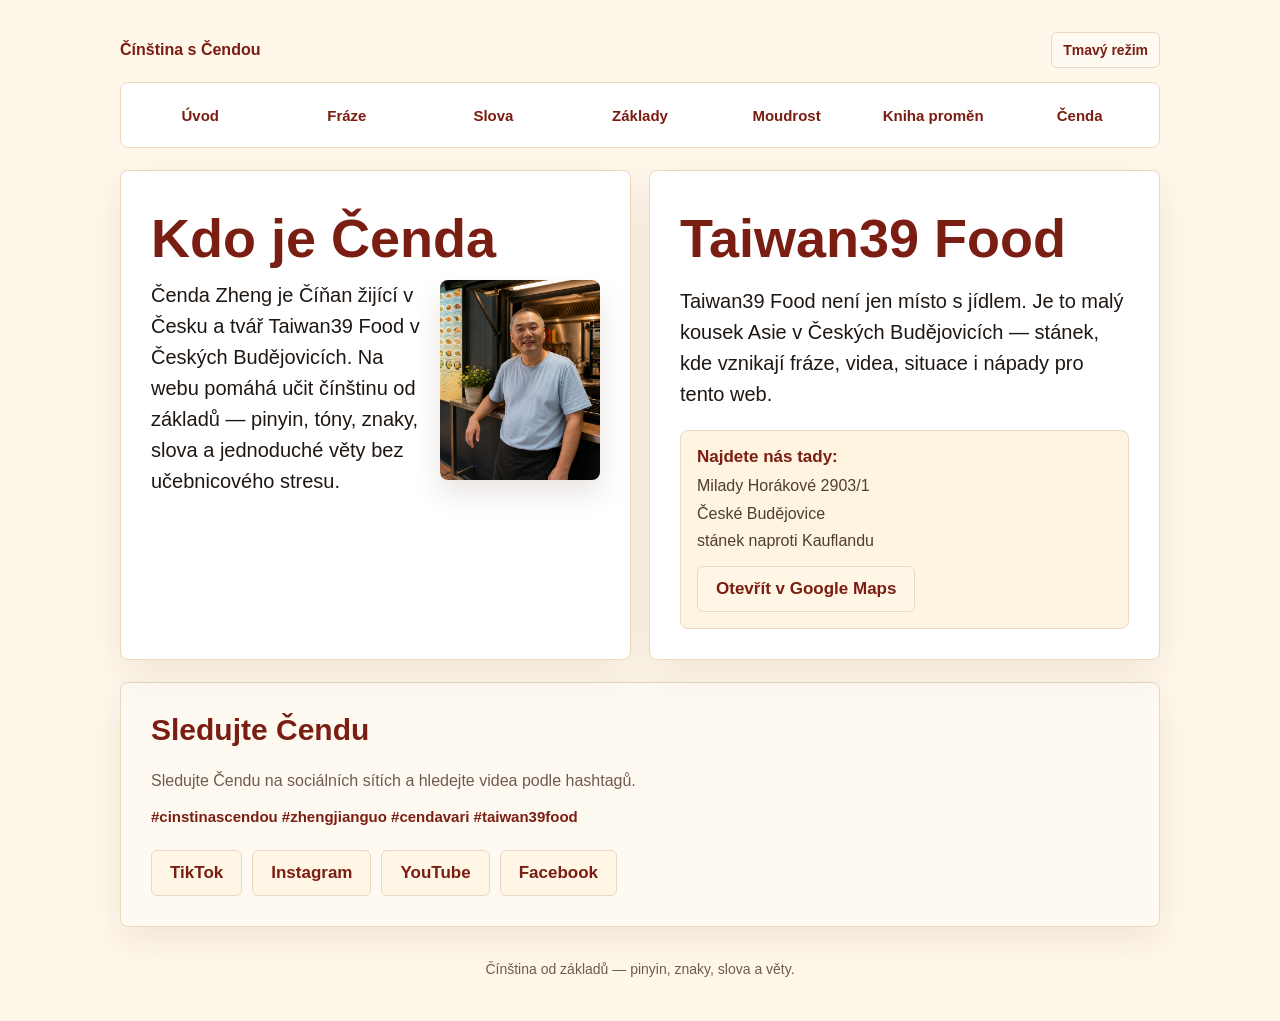
==== cenda.html @ 78cbe244 "Add files via upload" ====
<!doctype html>
<html>
  <head>
    <meta charset="utf-8">
    <meta name="viewport" content="width=device-width, initial-scale=1">
    <title>Čenda · Čínština s Čendou</title>
    <link rel="stylesheet" href="style.css">
  </head>

  <body>
    <main>
      <div class="top-bar">
        <span class="brand-mark">Čínština s Čendou</span>
        <button id="themeButton">Tmavý režim</button>
      </div>

      <nav class="site-nav">
        <a href="index.html">Úvod</a>
        <a href="fraze.html">Fráze</a>
        <a href="slova.html">Slova</a>
        <a href="pinyin.html">Základy</a>
        <a href="mysleni.html">Moudrost</a>
        <a href="iching.html">Kniha proměn</a>
        <a href="cenda.html">Čenda</a>
      </nav>

      <section id="about" class="public-info-grid">
        <article>
          <h1>Kdo je Čenda</h1>
          <div class="profile-intro">
            <p data-i18n="aboutText">Čenda Zheng je Číňan žijící v Česku a tvář Taiwan39 Food v Českých Budějovicích. Na webu pomáhá učit čínštinu od základů — pinyin, tóny, znaky, slova a jednoduché věty bez učebnicového stresu.</p>
            <figure class="image-slot profile-photo-placeholder">
              <img src="images/cenda-photo.png" alt="Čenda Zheng">
            </figure>
          </div>
        </article>
        <article>
          <h1>Taiwan39 Food</h1>
          <p>Taiwan39 Food není jen místo s jídlem. Je to malý kousek Asie v Českých Budějovicích — stánek, kde vznikají fráze, videa, situace i nápady pro tento web.</p>
          <div class="address-block">
            <strong>Najdete nás tady:</strong>
            <span>Milady Horákové 2903/1</span>
            <span>České Budějovice</span>
            <span>stánek naproti Kauflandu</span>
            <a class="button-link secondary map-link" href="https://maps.app.goo.gl/mEoUF3FPtmtg9WYQA" target="_blank" rel="noopener noreferrer">Otevřít v Google Maps</a>
          </div>
        </article>
      </section>

      <section id="socials" class="social-section">
        <h2 data-i18n="socialTitle">Sledujte Čendu</h2>
        <p class="hint" data-i18n="socialText">Sledujte Čendu na sociálních sítích a hledejte videa podle hashtagů.</p>
        <p class="hashtag-line" data-i18n="hashtagLine">#cinstinascendou #zhengjianguo #cendavari #taiwan39food</p>
        <div class="social-links">
          <a class="button-link secondary" href="https://tiktok.com/@cenda.zheng" target="_blank" rel="noopener noreferrer" aria-label="TikTok">TikTok</a>
          <a class="button-link secondary" href="https://instagram.com/zheng_cenda" target="_blank" rel="noopener noreferrer" aria-label="Instagram">Instagram</a>
          <a class="button-link secondary" href="https://www.youtube.com/@cendazheng1037" target="_blank" rel="noopener noreferrer" aria-label="YouTube">YouTube</a>
          <a class="button-link secondary" href="https://facebook.com/cendazheng39" target="_blank" rel="noopener noreferrer" aria-label="Facebook">Facebook</a>
        </div>
      </section>

      <footer data-i18n="footerText">
        Čínština od základů — pinyin, znaky, slova a věty.
      </footer>
    </main>

    <script src="script.js"></script>
  </body>
</html>
---- style.css ----
body {
  background: #fff7ea;
  font-family: Arial, sans-serif;
  color: #1f1712;
  margin: 0;
  padding: 32px;
}

* {
  box-sizing: border-box;
}

html {
  scroll-behavior: smooth;
}

main {
  max-width: 1040px;
  margin: 0 auto;
}

section {
  background: white;
  border-radius: 8px;
  border: 1px solid #ead8c2;
  box-shadow: 0 14px 36px rgba(70, 38, 18, 0.08);
  padding: 30px;
  margin-bottom: 22px;
}

.top-bar {
  align-items: center;
  display: flex;
  flex-wrap: wrap;
  gap: 10px;
  justify-content: space-between;
  margin-bottom: 14px;
}

.brand-mark {
  color: #7a1d12;
  font-weight: bold;
  letter-spacing: 0;
}

.site-nav {
  background: white;
  border: 1px solid #ead8c2;
  border-radius: 8px;
  display: grid;
  gap: 8px;
  grid-template-columns: repeat(7, 1fr);
  margin-bottom: 22px;
  padding: 10px;
  position: sticky;
  top: 8px;
  z-index: 20;
}

.site-nav a {
  align-items: center;
  border-radius: 6px;
  color: #7a1d12;
  display: flex;
  font-size: 15px;
  font-weight: bold;
  justify-content: center;
  min-height: 44px;
  padding: 10px 8px;
  text-align: center;
  text-decoration: none;
}

.site-nav a:hover {
  background: #fff0d8;
}

h1,
h2 {
  color: #7a1d12;
}

h1 {
  font-size: 54px;
  line-height: 1.02;
  margin: 10px 0 14px;
}

h2 {
  font-size: 30px;
  margin-top: 0;
}

p {
  font-size: 20px;
}

.lead-text {
  font-size: 22px;
  line-height: 1.55;
  max-width: 820px;
}

.hero-section {
  background: #8f2416;
  color: white;
  padding: 54px 42px;
}

.hero-content {
  align-items: center;
  display: grid;
  gap: 30px;
  grid-template-columns: minmax(0, 1.35fr) minmax(230px, 0.65fr);
}

.hero-section h1,
.hero-section p {
  color: white;
}

.hero-section p {
  max-width: 650px;
}

.hero-note {
  color: #ffe6b8 !important;
  font-size: 18px;
  line-height: 1.5;
  margin: 8px 0 0;
}

.hero-kicker {
  color: #ffd99b !important;
  font-size: 16px;
  font-weight: bold;
  letter-spacing: 0;
  margin: 0;
}

.image-slot {
  border-radius: 8px;
  margin: 0;
  overflow: hidden;
}

.image-slot img {
  display: block;
  height: 100%;
  object-fit: cover;
  width: 100%;
}

.hero-photo-placeholder {
  aspect-ratio: 1 / 1;
  box-shadow: 0 18px 40px rgba(28, 12, 6, 0.24);
  justify-self: end;
  max-width: 300px;
  width: 100%;
}

.cenda-letter {
  background: #fffdf8;
  border-color: #e2c8a8;
  box-shadow: 0 12px 30px rgba(70, 38, 18, 0.07);
  position: relative;
}

.cenda-letter::before {
  background: #c7472d;
  border-radius: 999px;
  content: "";
  height: calc(100% - 34px);
  left: 0;
  position: absolute;
  top: 17px;
  width: 4px;
}

.cenda-letter p {
  font-size: 18px;
  line-height: 1.7;
  max-width: 860px;
}

.letter-signature {
  color: #7a1d12;
  font-weight: bold;
  margin-bottom: 0;
}

.hero-actions,
.social-links {
  display: flex;
  flex-wrap: wrap;
  gap: 10px;
  margin-top: 22px;
}

.button-link {
  border-radius: 6px;
  border: 0;
  cursor: pointer;
  display: inline-block;
  font-family: inherit;
  font-size: 17px;
  font-weight: bold;
  min-height: 44px;
  padding: 12px 18px;
  text-align: center;
  text-decoration: none;
}

.button-link.primary {
  background: #ffd166;
  color: #331a0d;
}

.button-link.secondary {
  background: #fff6e6;
  border: 1px solid #ead8c2;
  color: #7a1d12;
}

input,
textarea {
  border: 1px solid #b8c4d1;
  border-radius: 6px;
  font-family: Arial, sans-serif;
  font-size: 18px;
  padding: 11px 12px;
}

textarea {
  box-sizing: border-box;
  display: block;
  min-height: 110px;
  resize: vertical;
  width: 100%;
}

.lesson-card {
  border: 1px solid #ead8c2;
  border-radius: 8px;
  padding: 20px;
}

.lesson-card h3 {
  color: #7a1d12;
  font-size: 24px;
  margin-top: 0;
}

.chinese-text {
  font-size: 24px;
  line-height: 1.7;
}

.lesson-sentence {
  border-radius: 8px;
  cursor: pointer;
  padding: 8px 10px;
}

.lesson-sentence:hover {
  background: #fff7ea;
}

.lesson-sentence.is-reading {
  background: #ffe6a8;
}

.lesson-sentence .current-translation,
.lesson-sentence .lesson-detail {
  margin: 10px 0 0;
}

.pinyin-line {
  color: #5f6f7f;
  display: none;
  font-size: 16px;
  line-height: 1.4;
  margin: 0 0 2px;
}

.show-pinyin .pinyin-line {
  display: block;
}

.chinese-line {
  margin: 0;
}

.lesson-player {
  align-items: center;
  background: #fff4df;
  border-radius: 8px;
  display: flex;
  flex-wrap: wrap;
  gap: 8px;
  margin: 12px 0;
  padding: 10px;
  position: sticky;
  top: 8px;
  z-index: 10;
}

.lesson-player button {
  min-width: 48px;
}

.lesson-player .play-button {
  font-size: 22px;
  min-width: 60px;
}

.lesson-player label {
  align-items: center;
  color: #5f6f7f;
  display: flex;
  gap: 8px;
  margin-left: 4px;
}

.lesson-player select {
  border: 1px solid #b8c4d1;
  border-radius: 6px;
  font-size: 16px;
  padding: 8px;
}

.lesson-tools {
  align-items: center;
  display: flex;
  flex-wrap: wrap;
  gap: 8px;
  margin: 8px 0;
}

.lesson-tools label {
  align-items: center;
  color: #5f6f7f;
  display: flex;
  gap: 8px;
}

.lesson-tools select {
  border: 1px solid #b8c4d1;
  border-radius: 6px;
  font-size: 16px;
  padding: 8px;
}

.lesson-detail {
  background: #fff7ea;
  border-radius: 8px;
  margin-top: 12px;
  padding: 14px;
}

.current-translation {
  background: #fff4df;
  border-left: 4px solid #c83b24;
  border-radius: 6px;
  font-size: 18px;
  margin: 12px 0;
  padding: 10px 12px;
}

.lesson-detail h4 {
  margin: 0 0 8px;
}

.breakdown-item {
  border-top: 1px solid #ead8c2;
  padding: 10px 0;
}

.breakdown-item:first-child {
  border-top: none;
}

.breakdown-item strong {
  color: #7a1d12;
  display: inline-block;
  font-size: 22px;
  margin-right: 8px;
}

.breakdown-item span {
  color: #5f6f7f;
  font-size: 15px;
}

.breakdown-item p {
  font-size: 18px;
  margin: 4px 0;
}

.breakdown-item small {
  color: #5f6f7f;
  display: block;
  font-size: 14px;
}

.stratagem-list {
  display: grid;
  gap: 12px;
}

.stratagem-card {
  border: 1px solid #ead8c2;
  border-radius: 8px;
  padding: 14px;
}

.stratagem-header {
  align-items: center;
  display: grid;
  gap: 10px;
  grid-template-columns: auto 1fr;
}

.stratagem-number {
  background: #c83b24;
  border-radius: 999px;
  color: white;
  display: inline-grid;
  font-weight: bold;
  height: 34px;
  place-items: center;
  width: 34px;
}

.stratagem-card h3 {
  color: #7a1d12;
  font-size: 26px;
  margin: 0;
}

.stratagem-card p {
  font-size: 17px;
  margin: 8px 0 0;
}

.stratagem-pinyin {
  color: #5f6f7f;
  font-size: 15px !important;
  margin: 2px 0 0 !important;
}

.stratagem-listen {
  white-space: nowrap;
}

.stratagem-actions {
  display: flex;
  flex-wrap: wrap;
  gap: 6px;
  grid-column: 1 / -1;
  justify-content: flex-start;
}

.stratagem-actions button {
  font-size: 16px;
  margin: 0;
  padding: 10px 12px;
  white-space: nowrap;
}

.stratagem-details {
  background: #fff7ea;
  border-radius: 8px;
  margin-top: 12px;
  padding: 12px;
}

.stratagem-details h4 {
  margin: 0 0 8px;
}

.stratagem-characters {
  display: grid;
  gap: 8px;
  grid-template-columns: repeat(auto-fit, minmax(130px, 1fr));
  margin-bottom: 14px;
}

.stratagem-character {
  background: white;
  border: 1px solid #ead8c2;
  border-radius: 8px;
  padding: 10px;
}

.stratagem-character strong {
  color: #7a1d12;
  display: block;
  font-size: 28px;
}

.stratagem-character span {
  color: #5f6f7f;
  display: block;
  font-size: 14px;
  margin-top: 2px;
}

.stratagem-character p {
  font-size: 15px;
  margin: 6px 0 0;
}

.stratagem-examples {
  list-style: none;
  margin: 0;
  padding: 0;
}

.stratagem-examples li {
  background: white;
  font-size: 16px;
  margin: 8px 0;
}

.joke-list {
  display: grid;
  gap: 12px;
}

.joke-card {
  border: 1px solid #ead8c2;
  border-radius: 8px;
  padding: 14px;
}

.joke-header {
  align-items: start;
  display: grid;
  gap: 10px;
  grid-template-columns: auto 1fr;
}

.joke-number {
  background: #c83b24;
  border-radius: 999px;
  color: white;
  display: inline-grid;
  font-weight: bold;
  height: 34px;
  place-items: center;
  width: 34px;
}

.joke-card h3 {
  color: #7a1d12;
  font-size: 22px;
  line-height: 1.45;
  margin: 0;
}

.joke-card p {
  font-size: 17px;
  line-height: 1.5;
  margin: 8px 0 0;
}

.joke-pinyin {
  color: #5f6f7f;
  font-size: 15px !important;
  line-height: 1.45;
  margin: 6px 0 0 !important;
}

.joke-actions {
  display: flex;
  flex-wrap: wrap;
  gap: 6px;
  grid-column: 1 / -1;
  justify-content: flex-start;
}

.joke-actions button {
  font-size: 16px;
  margin: 0;
  padding: 10px 12px;
  white-space: nowrap;
}

.joke-details {
  background: #fff7ea;
  border-radius: 8px;
  margin-top: 12px;
  padding: 12px;
}

.joke-details h4 {
  margin: 0 0 8px;
}

.hidden {
  display: none;
}

button {
  background: #c83b24;
  color: white;
  border: none;
  padding: 12px 18px;
  font-size: 18px;
  border-radius: 6px;
  cursor: pointer;
  margin: 4px;
  min-height: 44px;
}

#themeButton {
  background: #fffaf1;
  border: 1px solid #ead8c2;
  color: #7a1d12;
  font-size: 14px;
  font-weight: bold;
  margin: 0;
  min-height: 36px;
  padding: 7px 11px;
}

button:hover {
  background: #9f2c1b;
}

#themeButton:hover {
  background: #fff0d8;
}

button.active {
  background: #7a1d12;
}

ul {
  padding-left: 0;
  list-style: none;
}

li {
  border: 1px solid #d8e1ea;
  border-radius: 8px;
  padding: 14px;
  margin: 10px 0;
  font-size: 20px;
}

.hint {
  color: #6f5b4e;
  font-size: 16px;
}

footer {
  color: #6f5b4e;
  font-size: 14px;
  text-align: center;
  padding: 12px 0;
}

.quiet-section {
  background: #fffaf1;
}

.info-note {
  background: #fffaf1;
  box-shadow: none;
}

.info-note p {
  color: #6f5b4e;
  line-height: 1.55;
  max-width: 760px;
}

.public-info-grid {
  background: transparent;
  border: none;
  box-shadow: none;
  display: grid;
  gap: 18px;
  grid-template-columns: repeat(2, minmax(0, 1fr));
  padding: 0;
}

.public-info-grid article,
.social-section {
  background: white;
  border: 1px solid #ead8c2;
  border-radius: 8px;
  box-shadow: 0 14px 36px rgba(70, 38, 18, 0.08);
  padding: 30px;
}

.public-info-grid p {
  line-height: 1.55;
}

.social-section {
  background: #fffaf1;
}

.section-cards {
  display: grid;
  gap: 14px;
  grid-template-columns: repeat(auto-fit, minmax(190px, 1fr));
}

.section-card {
  background: #fffaf1;
  border: 1px solid #ead8c2;
  border-radius: 8px;
  color: #1f1712;
  display: block;
  padding: 18px;
  text-decoration: none;
}

.section-card:hover {
  background: #fff0d8;
}

.section-card h3 {
  color: #7a1d12;
  font-size: 22px;
  margin: 0 0 8px;
}

.section-card p {
  color: #6f5b4e;
  font-size: 16px;
  line-height: 1.45;
  margin: 0;
}

.frequency-list {
  border: 1px solid #ead8c2;
  border-radius: 8px;
  overflow: hidden;
}

.dictionary-search,
.stroke-section {
  background: #fffaf1;
  border: 1px solid #ead8c2;
  border-radius: 8px;
  margin-bottom: 16px;
  padding: 16px;
}

.dictionary-search h3 {
  color: #7a1d12;
  font-size: 22px;
  margin: 0 0 8px;
}

.dictionary-search input,
.stroke-controls input {
  width: 100%;
}

.word-entry {
  background: #fffaf1;
  border-top: 1px solid #ead8c2;
}

.word-entry:first-child {
  border-top: 0;
}

.word-summary {
  align-items: center;
  cursor: pointer;
  display: grid;
  gap: 10px;
  grid-template-columns: 42px 54px minmax(80px, 0.8fr) minmax(150px, 1.15fr) minmax(130px, 1fr);
  list-style: none;
  min-height: 54px;
  padding: 10px 14px;
}

.word-summary::-webkit-details-marker {
  display: none;
}

.word-summary::after {
  color: #c83b24;
  content: "Detail";
  font-size: 13px;
  font-weight: bold;
  justify-self: end;
}

.word-entry[open] .word-summary {
  background: #fff0d8;
}

.word-rank {
  color: #8a6d56;
  font-weight: bold;
}

.word-hanzi {
  color: #7a1d12;
  font-size: 28px;
  font-weight: bold;
  line-height: 1;
}

.word-pinyin {
  color: #5f6f7f;
  font-weight: bold;
}

.word-cz,
.word-en {
  color: #4f3e33;
  font-size: 15px;
  line-height: 1.35;
}

.word-detail {
  border-top: 1px solid #ead8c2;
  display: grid;
  gap: 10px;
  padding: 14px;
}

.stroke-button {
  justify-self: start;
  margin: 0;
}

.word-example {
  background: white;
  border: 1px solid #ead8c2;
  border-radius: 8px;
  padding: 12px;
}

.word-example p {
  font-size: 16px;
  line-height: 1.45;
  margin: 6px 0 0;
}

.word-example p:first-child {
  margin-top: 0;
}

.example-chinese {
  color: #7a1d12;
  font-size: 24px !important;
  font-weight: bold;
}

.example-pinyin {
  color: #5f6f7f;
}

.sentence-breakdown {
  background: #fff7ea;
  border-radius: 8px;
  display: grid;
  gap: 4px;
  margin-top: 10px;
  padding: 10px;
}

.sentence-breakdown strong {
  color: #7a1d12;
  font-size: 15px;
  margin-bottom: 2px;
}

.sentence-breakdown span {
  color: #4f3e33;
  font-size: 15px;
  line-height: 1.35;
}

.stroke-controls {
  align-items: center;
  display: grid;
  gap: 10px;
  grid-template-columns: minmax(0, 1fr) auto;
  max-width: 560px;
}

.stroke-controls button {
  margin: 0;
  white-space: nowrap;
}

.stroke-target {
  align-items: center;
  background: white;
  border: 1px solid #ead8c2;
  border-radius: 8px;
  display: flex;
  justify-content: center;
  margin-top: 14px;
  min-height: 280px;
  max-width: 320px;
  padding: 12px;
}

.tone-grid,
.syllable-parts {
  display: grid;
  gap: 12px;
}

.tone-grid {
  grid-template-columns: repeat(auto-fit, minmax(170px, 1fr));
}

.syllable-parts {
  grid-template-columns: repeat(3, minmax(0, 1fr));
}

.tone-card,
.syllable-parts article {
  background: #fffaf1;
  border: 1px solid #ead8c2;
  border-radius: 8px;
  padding: 14px;
}

.tone-card strong,
.syllable-parts strong {
  color: #7a1d12;
  display: block;
  font-size: 17px;
}

.tone-card span,
.pinyin-row span {
  color: #c83b24;
  display: block;
  font-size: 28px;
  font-weight: bold;
  margin: 8px 0;
}

.tone-card p,
.syllable-parts p {
  color: #6f5b4e;
  font-size: 16px;
  line-height: 1.45;
  margin: 0;
}

.pinyin-table {
  border: 1px solid #ead8c2;
  border-radius: 8px;
  overflow: hidden;
}

.pinyin-row {
  align-items: start;
  background: #fffaf1;
  border-top: 1px solid #ead8c2;
  display: grid;
  gap: 12px;
  grid-template-columns: 86px 1fr;
  padding: 10px 12px;
}

.pinyin-row:first-child {
  border-top: 0;
}

.pinyin-row strong {
  color: #7a1d12;
  font-size: 16px;
}

.pinyin-row span {
  color: #4f3e33;
  font-size: 15px;
  font-weight: normal;
  line-height: 1.5;
  margin: 0;
}

.basics-table {
  border: 1px solid #ead8c2;
  border-radius: 8px;
  overflow-x: auto;
}

.basics-row {
  align-items: center;
  background: #fffaf1;
  border-top: 1px solid #ead8c2;
  display: grid;
  gap: 12px;
  grid-template-columns: 94px 120px 120px minmax(180px, 1fr) minmax(180px, 1fr);
  min-width: 780px;
  padding: 11px 12px;
}

.basics-row:first-child,
.radical-table tbody tr:first-child td {
  border-top: 0;
}

.basics-head {
  background: #fff0d8;
}

.basics-row strong {
  color: #7a1d12;
  font-size: 17px;
}

.basics-row span {
  color: #4f3e33;
  font-size: 15px;
  line-height: 1.4;
}

.stroke-sample {
  align-items: center;
  background: white;
  border: 1px solid #ead8c2;
  border-radius: 8px;
  color: #7a1d12 !important;
  display: inline-flex;
  font-size: 34px !important;
  font-weight: bold;
  justify-content: center;
  min-height: 58px;
}

.table-scroll {
  border: 1px solid #ead8c2;
  border-radius: 8px;
  overflow-x: auto;
}

.radical-explainer-grid,
.character-examples,
.word-building-grid {
  display: grid;
  gap: 14px;
  grid-template-columns: repeat(2, minmax(0, 1fr));
  margin: 18px 0;
}

.word-building-grid {
  grid-template-columns: repeat(3, minmax(0, 1fr));
}

.mini-info-card,
.character-example-card,
.notice-box {
  background: #fffaf1;
  border: 1px solid #ead8c2;
  border-radius: 8px;
  padding: 18px;
}

.mini-info-card h3,
.character-example-card h3 {
  color: #7a1d12;
  font-size: 22px;
  margin: 0 0 10px;
}

.mini-info-card p,
.character-example-card p,
.notice-box p {
  font-size: 17px;
  line-height: 1.55;
}

.formula-list {
  display: grid;
  gap: 8px;
  margin-top: 14px;
}

.formula-list span {
  background: white;
  border: 1px solid #ead8c2;
  border-radius: 6px;
  color: #4f3e33;
  font-size: 16px;
  line-height: 1.35;
  padding: 9px 10px;
}

.radical-table {
  border-collapse: collapse;
  min-width: 980px;
  width: 100%;
}

.radical-table th,
.radical-table td {
  border-top: 1px solid #ead8c2;
  color: #4f3e33;
  font-size: 15px;
  line-height: 1.4;
  padding: 10px 12px;
  text-align: left;
  vertical-align: top;
}

.radical-table th {
  background: #fff0d8;
  color: #7a1d12;
  font-size: 14px;
  font-weight: bold;
}

.radical-table td:first-child,
.radical-table td:nth-child(2),
.radical-table td:nth-child(6) {
  color: #7a1d12;
  font-size: 22px;
  font-weight: bold;
  white-space: nowrap;
}

.quick-radical-table {
  min-width: 760px;
}

.quick-radical-table td:nth-child(2) {
  color: #4f3e33;
  font-size: 15px;
  font-weight: normal;
  white-space: normal;
}

.quick-radical-table td:nth-child(3) {
  color: #7a1d12;
  font-size: 20px;
  font-weight: bold;
  white-space: nowrap;
}

.word-structure-table {
  min-width: 860px;
}

.word-structure-table td:nth-child(2) {
  color: #7a1d12;
  font-size: 22px;
  font-weight: bold;
  white-space: nowrap;
}

.word-structure-table td:nth-child(3) {
  color: #7a1d12;
  font-size: 16px;
  font-weight: bold;
  white-space: nowrap;
}

.word-breakdown-card {
  margin-top: 18px;
}

.word-meaning-table {
  margin: 16px 0;
  min-width: 720px;
}

.word-meaning-table td:first-child {
  color: #7a1d12;
  font-size: 22px;
  font-weight: bold;
  white-space: nowrap;
}

.word-meaning-table td:nth-child(2) {
  color: #4f3e33;
  font-size: 15px;
  font-weight: normal;
  white-space: nowrap;
}

.grammar-table {
  min-width: 920px;
}

.grammar-table td:first-child,
.grammar-table td:nth-child(4),
.grammar-table td:nth-child(6),
.compact-grammar-table td:nth-child(2) {
  color: #4f3e33;
  font-size: 15px;
  font-weight: normal;
  white-space: normal;
}

.grammar-table td:nth-child(2),
.grammar-table td:nth-child(5),
.compact-grammar-table td:first-child,
.compact-grammar-table td:nth-child(3) {
  color: #7a1d12;
  font-size: 20px;
  font-weight: bold;
  white-space: nowrap;
}

.grammar-table td:nth-child(3) {
  color: #7a1d12;
  font-weight: bold;
  white-space: nowrap;
}

.grammar-grid {
  display: grid;
  gap: 14px;
  grid-template-columns: repeat(2, minmax(0, 1fr));
  margin: 18px 0;
}

.sentence-mini-list {
  display: grid;
  gap: 10px;
  margin-top: 12px;
}

.sentence-mini-list p {
  background: white;
  border: 1px solid #ead8c2;
  border-radius: 6px;
  font-size: 16px;
  line-height: 1.45;
  margin: 0;
  padding: 10px 12px;
}

.compact-grammar-table {
  min-width: 620px;
}

.compact-grammar-table td {
  font-size: 15px;
}

.rule-list li {
  background: white;
  font-size: 17px;
}

.character-formula {
  background: #fff4df;
  border: 1px solid #ead8c2;
  border-radius: 8px;
  color: #7a1d12;
  display: inline-block;
  font-size: 34px;
  font-weight: bold;
  margin: 0 0 12px;
  padding: 12px 16px;
}

.example-line {
  background: #fff4df;
  border: 1px solid #ead8c2;
  border-radius: 8px;
  display: inline-block;
  margin: 18px 0 0;
  padding: 12px 14px;
}

.address-block {
  background: #fff4df;
  border: 1px solid #ead8c2;
  border-radius: 8px;
  display: grid;
  gap: 6px;
  margin: 18px 0 0;
  padding: 16px;
}

.address-block strong {
  color: #7a1d12;
  font-size: 17px;
  margin-bottom: 2px;
}

.address-block span {
  color: #4f3e33;
  font-size: 16px;
  line-height: 1.35;
}

.map-link {
  justify-self: start;
  margin-top: 8px;
}

.hashtag-line {
  color: #7a1d12;
  font-size: 15px;
  font-weight: bold;
  line-height: 1.5;
  margin: 10px 0 0;
}

.profile-intro {
  align-items: start;
  display: grid;
  gap: 18px;
  grid-template-columns: minmax(0, 1fr) minmax(160px, 0.42fr);
}

.profile-intro p {
  margin-top: 0;
}

.profile-photo-placeholder {
  aspect-ratio: 4 / 5;
  box-shadow: 0 14px 28px rgba(70, 38, 18, 0.12);
  justify-self: end;
  max-width: 210px;
  width: 100%;
}

.oracle-section {
  background: #fffaf1;
}

.oracle-layout {
  display: grid;
  gap: 22px;
  grid-template-columns: minmax(0, 1.45fr) minmax(240px, 0.55fr);
}

.oracle-panel h1 {
  max-width: 720px;
}

.oracle-form {
  display: grid;
  gap: 8px;
  margin: 24px 0 16px;
}

.oracle-form span {
  color: #7a1d12;
  font-weight: bold;
}

.oracle-form textarea {
  min-height: 120px;
  resize: vertical;
}

.oracle-warning {
  color: #6f5b4e;
  font-size: 15px;
  line-height: 1.5;
  margin: 14px 0 0;
}

.oracle-image-slot {
  aspect-ratio: 16 / 9;
  align-self: center;
  box-shadow: 0 14px 32px rgba(70, 38, 18, 0.14);
  width: 100%;
}

.oracle-result {
  background: white;
  border: 1px solid #ead8c2;
  border-radius: 8px;
  margin-top: 22px;
  padding: 24px;
}

.oracle-result .question-line {
  color: #6f5b4e;
  font-size: 15px;
  line-height: 1.45;
  margin: 0 0 14px;
}

.oracle-result h2 {
  align-items: center;
  display: flex;
  flex-wrap: wrap;
  gap: 10px;
  margin-bottom: 14px;
}

.hexagram-symbol {
  background: #fff4df;
  border: 1px solid #ead8c2;
  border-radius: 8px;
  color: #7a1d12;
  display: inline-grid;
  font-size: 34px;
  height: 58px;
  place-items: center;
  width: 58px;
}

.oracle-result p {
  line-height: 1.55;
}

.oracle-chance-line {
  color: #7a1d12;
  font-size: 17px;
  font-weight: bold;
  margin-bottom: 0;
}

body.dark {
  background: #1f2933;
  color: #f4f7fb;
}

body.dark section {
  background: #2f3a46;
  border-color: #596879;
}

body.dark .site-nav {
  background: #2f3a46;
}

body.dark .site-nav a {
  color: #9cc9ff;
}

body.dark .site-nav a:hover {
  background: #24303b;
}

body.dark h1,
body.dark h2 {
  color: #9cc9ff;
}

body.dark .brand-mark {
  color: #ffd166;
}

body.dark .hero-section {
  background: #7a1d12;
}

body.dark #themeButton {
  background: #24303b;
  border-color: #596879;
  color: #ffd166;
}

body.dark #themeButton:hover {
  background: #1f2933;
}

body.dark .button-link.secondary {
  background: #24303b;
  border-color: #596879;
  color: #ffd166;
}

body.dark input,
body.dark textarea,
body.dark .top-bar select {
  background: #1f2933;
  color: #f4f7fb;
  border-color: #596879;
}

body.dark li {
  border-color: #596879;
}

body.dark .lesson-card {
  border-color: #596879;
}

body.dark .quiet-section,
body.dark .info-note,
body.dark .cenda-letter,
body.dark .social-section,
body.dark .public-info-grid article,
body.dark .section-card {
  background: #2f3a46;
  border-color: #596879;
}

body.dark .cenda-letter::before {
  background: #ffd166;
}

body.dark .letter-signature {
  color: #ffd166;
}

body.dark .section-card h3,
body.dark .word-hanzi,
body.dark .example-chinese,
body.dark .sentence-breakdown strong,
body.dark .tone-card strong,
body.dark .pinyin-row strong,
body.dark .syllable-parts strong,
body.dark .address-block strong {
  color: #9cc9ff;
}

body.dark .section-card p,
body.dark .word-cz,
body.dark .word-en,
body.dark .word-example p,
body.dark .sentence-breakdown span,
body.dark .tone-card p,
body.dark .syllable-parts p {
  color: #c6d3df;
}

body.dark .frequency-list,
body.dark .word-entry,
body.dark .word-detail,
body.dark .word-example,
body.dark .dictionary-search,
body.dark .stroke-section,
body.dark .stroke-target {
  border-color: #596879;
}

body.dark .word-entry,
body.dark .dictionary-search,
body.dark .stroke-section {
  background: #2f3a46;
}

body.dark .word-entry[open] .word-summary,
body.dark .word-example,
body.dark .sentence-breakdown,
body.dark .stroke-target {
  background: #24303b;
}

body.dark .word-rank,
body.dark .word-pinyin,
body.dark .example-pinyin {
  color: #c6d3df;
}

body.dark .word-summary::after {
  color: #ffd166;
}

body.dark .tone-card,
body.dark .syllable-parts article,
body.dark .example-line {
  background: #24303b;
  border-color: #596879;
}

body.dark .tone-card span,
body.dark .pinyin-row span {
  color: #ffd166;
}

body.dark .pinyin-table,
body.dark .pinyin-row,
body.dark .basics-table,
body.dark .basics-row,
body.dark .table-scroll,
body.dark .mini-info-card,
body.dark .character-example-card,
body.dark .notice-box,
body.dark .formula-list span,
body.dark .radical-table th,
body.dark .radical-table td,
body.dark .stroke-sample,
body.dark .character-formula {
  border-color: #596879;
}

body.dark .pinyin-row,
body.dark .basics-row,
body.dark .stroke-sample,
body.dark .mini-info-card,
body.dark .character-example-card,
body.dark .notice-box,
body.dark .rule-list li,
body.dark .character-formula {
  background: #24303b;
}

body.dark .basics-head,
body.dark .radical-table th {
  background: #2f3d4b;
}

body.dark .basics-row strong,
body.dark .mini-info-card h3,
body.dark .character-example-card h3,
body.dark .stroke-sample,
body.dark .radical-table th,
body.dark .radical-table td:first-child,
body.dark .radical-table td:nth-child(2),
body.dark .radical-table td:nth-child(6),
body.dark .quick-radical-table td:nth-child(3),
body.dark .word-meaning-table td:first-child,
body.dark .word-structure-table td:nth-child(2),
body.dark .word-structure-table td:nth-child(3),
body.dark .grammar-table td:nth-child(2),
body.dark .grammar-table td:nth-child(3),
body.dark .grammar-table td:nth-child(5),
body.dark .compact-grammar-table td:first-child,
body.dark .compact-grammar-table td:nth-child(3),
body.dark .character-formula {
  color: #9cc9ff;
}

body.dark .basics-row span,
body.dark .mini-info-card p,
body.dark .character-example-card p,
body.dark .notice-box p,
body.dark .formula-list span,
body.dark .quick-radical-table td:nth-child(2),
body.dark .word-meaning-table td:nth-child(2),
body.dark .grammar-table td:first-child,
body.dark .grammar-table td:nth-child(4),
body.dark .grammar-table td:nth-child(6),
body.dark .compact-grammar-table td:nth-child(2),
body.dark .radical-table td {
  color: #c6d3df;
}

body.dark .sentence-mini-list p {
  background: #24303b;
  border-color: #596879;
}

body.dark .address-block {
  background: #24303b;
  border-color: #596879;
}

body.dark .address-block span {
  color: #c6d3df;
}

body.dark .stratagem-card,
body.dark .joke-card {
  border-color: #596879;
}

body.dark .lesson-card h3 {
  color: #9cc9ff;
}

body.dark .stratagem-card h3,
body.dark .joke-card h3 {
  color: #9cc9ff;
}

body.dark .lesson-detail {
  background: #24303b;
}

body.dark .stratagem-details,
body.dark .joke-details {
  background: #24303b;
}

body.dark .stratagem-character,
body.dark .stratagem-examples li {
  background: #2f3a46;
  border-color: #596879;
}

body.dark .stratagem-character strong {
  color: #9cc9ff;
}

body.dark .stratagem-character span {
  color: #c6d3df;
}

body.dark .lesson-player {
  background: #24303b;
}

body.dark .lesson-player label {
  color: #c6d3df;
}

body.dark .lesson-player select {
  background: #1f2933;
  color: #f4f7fb;
  border-color: #596879;
}

body.dark .lesson-tools label {
  color: #c6d3df;
}

body.dark .lesson-tools select {
  background: #1f2933;
  color: #f4f7fb;
  border-color: #596879;
}

body.dark .current-translation {
  background: #24303b;
  border-left-color: #9cc9ff;
}

body.dark .lesson-sentence.is-reading {
  background: #4a3f1b;
}

body.dark .lesson-sentence:hover {
  background: #24303b;
}

body.dark .pinyin-line {
  color: #c6d3df;
}

body.dark .stratagem-pinyin,
body.dark .joke-pinyin {
  color: #c6d3df;
}

body.dark .breakdown-item {
  border-top-color: #596879;
}

body.dark .breakdown-item strong {
  color: #9cc9ff;
}

body.dark .breakdown-item span,
body.dark .breakdown-item small {
  color: #c6d3df;
}

body.dark footer,
body.dark .hint {
  color: #c6d3df;
}

body.dark .hashtag-line {
  color: #ffd166;
}

body.dark .oracle-section,
body.dark .oracle-result {
  background: #2f3a46;
  border-color: #596879;
}

body.dark .oracle-warning,
body.dark .oracle-result .question-line {
  color: #c6d3df;
}

body.dark .hexagram-symbol {
  background: #24303b;
  border-color: #596879;
  color: #ffd166;
}

body.dark .oracle-chance-line {
  color: #ffd166;
}

@media (max-width: 640px) {
  body {
    padding: 12px;
  }

  main {
    max-width: none;
  }

  h1 {
    font-size: 34px;
    line-height: 1.08;
  }

  h2 {
    font-size: 25px;
  }

  p {
    font-size: 17px;
    line-height: 1.55;
  }

  .top-bar {
    align-items: center;
  }

  .top-bar button {
    margin: 0;
  }

  #themeButton {
    font-size: 13px;
    min-height: 34px;
    padding: 6px 10px;
  }

  section,
  .hero-section,
  .public-info-grid article,
  .social-section {
    padding: 18px;
  }

  .site-nav {
    gap: 6px;
    grid-template-columns: repeat(2, 1fr);
    padding: 8px;
    position: static;
  }

  .site-nav a {
    font-size: 14px;
    line-height: 1.15;
    min-height: 46px;
    padding: 9px 6px;
  }

  .public-info-grid,
  .section-cards,
  .hero-content,
  .profile-intro,
  .radical-explainer-grid,
  .character-examples,
  .word-building-grid,
  .grammar-grid,
  .syllable-parts,
  .oracle-layout {
    grid-template-columns: 1fr;
  }

  .hero-section {
    padding-top: 24px;
  }

  .hero-note {
    font-size: 16px;
  }

  .hero-actions,
  .social-links {
    display: grid;
    grid-template-columns: 1fr;
  }

  .button-link {
    width: 100%;
  }

  .hero-photo-placeholder {
    aspect-ratio: 4 / 5;
    justify-self: center;
    max-width: 260px;
  }

  .profile-photo-placeholder {
    justify-self: center;
    max-width: 220px;
  }

  .public-info-grid {
    padding: 0;
  }

  .word-summary {
    align-items: start;
    grid-template-columns: 34px 44px 1fr;
  }

  .word-cz,
  .word-en {
    grid-column: 3 / -1;
  }

  .word-summary::after {
    grid-column: 3 / -1;
    justify-self: start;
  }

  .stroke-controls {
    grid-template-columns: 1fr;
  }

  .stroke-controls button {
    width: 100%;
  }

  .stroke-target {
    max-width: 100%;
    min-height: 240px;
  }

  .pinyin-row {
    grid-template-columns: 1fr;
    gap: 5px;
  }

  .basics-row {
    align-items: center;
    gap: 10px;
    grid-template-columns: 94px 120px 120px minmax(180px, 1fr) minmax(180px, 1fr);
  }

  .lesson-card {
    padding: 14px;
  }

  .lesson-card h3 {
    font-size: 21px;
  }

  .chinese-text {
    font-size: 22px;
    line-height: 1.65;
  }

  .lesson-player {
    align-items: stretch;
    position: static;
  }

  .lesson-player button {
    flex: 1 1 44px;
  }

  .lesson-player label,
  .lesson-tools label {
    flex: 1 1 100%;
    margin-left: 0;
  }

  .lesson-player select,
  .lesson-tools select {
    flex: 1;
    min-width: 0;
  }

  .lesson-tools button,
  .lesson-tools .button-link {
    flex: 1 1 100%;
  }

  .stratagem-header,
  .joke-header {
    grid-template-columns: auto 1fr;
  }

  .stratagem-card,
  .joke-card {
    padding: 12px;
  }

  .stratagem-card h3,
  .joke-card h3 {
    font-size: 21px;
    line-height: 1.35;
    overflow-wrap: anywhere;
  }

  .joke-card p,
  .stratagem-card p {
    font-size: 16px;
  }

  .stratagem-actions,
  .joke-actions {
    display: grid;
    grid-template-columns: repeat(2, minmax(0, 1fr));
  }

  .stratagem-actions button,
  .joke-actions button {
    font-size: 15px;
    margin: 0;
    padding: 10px 8px;
    white-space: normal;
    width: 100%;
  }

  .stratagem-characters {
    grid-template-columns: 1fr;
  }

  .oracle-form textarea {
    min-height: 140px;
  }

  .oracle-image-slot {
    aspect-ratio: 16 / 9;
    max-width: 420px;
    justify-self: center;
  }

  .oracle-result {
    padding: 18px;
  }

  .oracle-result h2 {
    align-items: flex-start;
    flex-direction: column;
    font-size: 24px;
  }
}

@media (max-width: 380px) {
  body {
    padding: 10px;
  }

  h1 {
    font-size: 30px;
  }

  section,
  .hero-section,
  .public-info-grid article,
  .social-section {
    padding: 15px;
  }

  .site-nav a {
    font-size: 13px;
  }

  .stratagem-actions,
  .joke-actions {
    grid-template-columns: 1fr;
  }
}
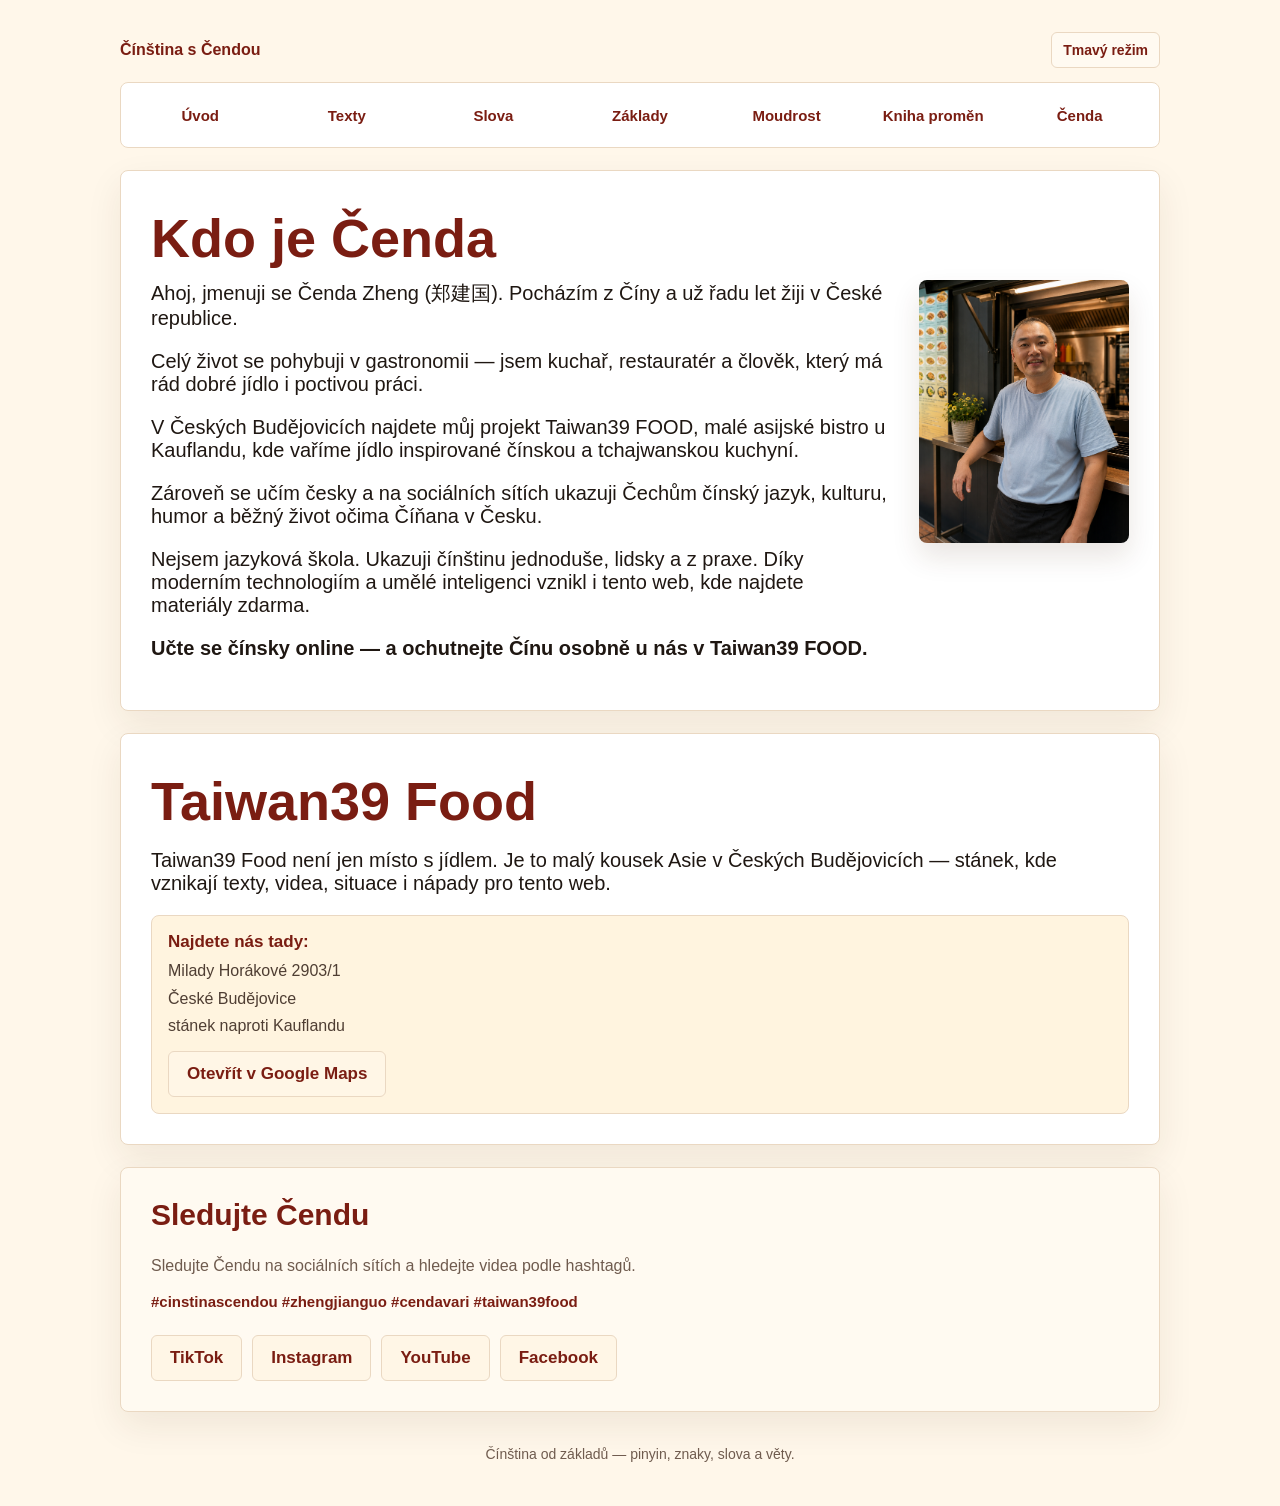
==== commit 57cf2e59: "Add files via upload" ====
--- a/cenda.html
+++ b/cenda.html
@@ -16,7 +16,7 @@
 
       <nav class="site-nav">
         <a href="index.html">Úvod</a>
-        <a href="fraze.html">Fráze</a>
+        <a href="fraze.html">Texty</a>
         <a href="slova.html">Slova</a>
         <a href="pinyin.html">Základy</a>
         <a href="mysleni.html">Moudrost</a>
@@ -24,19 +24,35 @@
         <a href="cenda.html">Čenda</a>
       </nav>
 
-      <section id="about" class="public-info-grid">
+      <section id="about" class="profile-section">
         <article>
           <h1>Kdo je Čenda</h1>
           <div class="profile-intro">
-            <p data-i18n="aboutText">Čenda Zheng je Číňan žijící v Česku a tvář Taiwan39 Food v Českých Budějovicích. Na webu pomáhá učit čínštinu od základů — pinyin, tóny, znaky, slova a jednoduché věty bez učebnicového stresu.</p>
+            <div class="profile-text">
+              <p>Ahoj, jmenuji se Čenda Zheng (郑建国). Pocházím z Číny a už řadu let žiji v České republice.</p>
+              
+              <p>Celý život se pohybuji v gastronomii — jsem kuchař, restauratér a člověk, který má rád dobré jídlo i poctivou práci.</p>
+              
+              <p>V Českých Budějovicích najdete můj projekt Taiwan39 FOOD, malé asijské bistro u Kauflandu, kde vaříme jídlo inspirované čínskou a tchajwanskou kuchyní.</p>
+              
+              <p>Zároveň se učím česky a na sociálních sítích ukazuji Čechům čínský jazyk, kulturu, humor a běžný život očima Číňana v Česku.</p>
+              
+              <p>Nejsem jazyková škola. Ukazuji čínštinu jednoduše, lidsky a z praxe. Díky moderním technologiím a umělé inteligenci vznikl i tento web, kde najdete materiály zdarma.</p>
+              
+              <p><strong>Učte se čínsky online — a ochutnejte Čínu osobně u nás v Taiwan39 FOOD.</strong></p>
+            </div>
+            
             <figure class="image-slot profile-photo-placeholder">
               <img src="images/cenda-photo.png" alt="Čenda Zheng">
             </figure>
           </div>
         </article>
+      </section>
+
+      <section class="profile-section">
         <article>
           <h1>Taiwan39 Food</h1>
-          <p>Taiwan39 Food není jen místo s jídlem. Je to malý kousek Asie v Českých Budějovicích — stánek, kde vznikají fráze, videa, situace i nápady pro tento web.</p>
+          <p>Taiwan39 Food není jen místo s jídlem. Je to malý kousek Asie v Českých Budějovicích — stánek, kde vznikají texty, videa, situace i nápady pro tento web.</p>
           <div class="address-block">
             <strong>Najdete nás tady:</strong>
             <span>Milady Horákové 2903/1</span>
--- a/style.css
+++ b/style.css
@@ -26,6 +26,22 @@
   box-shadow: 0 14px 36px rgba(70, 38, 18, 0.08);
   padding: 30px;
   margin-bottom: 22px;
+}
+
+.profile-section {
+  background: white;
+  border-radius: 8px;
+  border: 1px solid #ead8c2;
+  box-shadow: 0 14px 36px rgba(70, 38, 18, 0.08);
+  padding: 30px;
+  margin-bottom: 22px;
+}
+
+.profile-section article {
+  background: transparent;
+  border: none;
+  box-shadow: none;
+  padding: 0;
 }
 
 .top-bar {
@@ -245,9 +261,237 @@
   padding: 20px;
 }
 
+.lesson-list {
+  display: grid;
+  gap: 14px;
+}
+
+.text-card {
+  background: #fffdf8;
+  overflow: hidden;
+}
+
+.text-card-summary {
+  align-items: center;
+  cursor: pointer;
+  display: grid;
+  gap: 8px 14px;
+  grid-template-columns: minmax(0, 1fr) auto;
+  list-style: none;
+}
+
+.text-card-summary::-webkit-details-marker {
+  display: none;
+}
+
+.text-card-title {
+  color: #7a1d12;
+  display: block;
+  font-size: 24px;
+  font-weight: bold;
+  line-height: 1.25;
+}
+
+.text-card-description,
+.text-card-words {
+  color: #6f5b4e;
+  display: block;
+  font-size: 16px;
+  line-height: 1.45;
+}
+
+.text-card-words {
+  color: #4f3e33;
+  font-weight: bold;
+}
+
+.text-card-action {
+  align-self: center;
+  background: #c83b24;
+  border-radius: 6px;
+  color: white;
+  font-size: 0;
+  font-weight: bold;
+  grid-column: 2;
+  grid-row: 1 / span 3;
+  min-height: 44px;
+  padding: 12px 16px;
+  text-align: center;
+  white-space: nowrap;
+}
+
+.text-card-action::after {
+  content: attr(data-closed-label);
+  font-size: 16px;
+}
+
+.text-card[open] .text-card-action {
+  background: #7a1d12;
+}
+
+.text-card[open] .text-card-action::after {
+  content: attr(data-open-label);
+}
+
+.text-card-body {
+  border-top: 1px solid #ead8c2;
+  display: grid;
+  gap: 12px;
+  margin-top: 18px;
+  padding-top: 18px;
+}
+
+.sentence-toggle-controls {
+  display: flex;
+  flex-wrap: wrap;
+  gap: 8px;
+}
+
+.sentence-toggle-button {
+  background: #fff6e6;
+  border: 1px solid #ead8c2;
+  color: #7a1d12;
+  font-size: 16px;
+  margin: 0;
+  padding: 10px 12px;
+}
+
+.sentence-toggle-button.active {
+  background: #7a1d12;
+  border-color: #7a1d12;
+  color: white;
+}
+
+.text-panel {
+  background: #fffaf1;
+  border: 1px solid #ead8c2;
+  border-radius: 8px;
+  overflow: hidden;
+}
+
+.text-panel summary {
+  color: #7a1d12;
+  cursor: pointer;
+  font-size: 18px;
+  font-weight: bold;
+  list-style-position: inside;
+  padding: 13px 14px;
+}
+
+.text-panel[open] summary {
+  background: #fff0d8;
+}
+
+.text-panel .chinese-text,
+.text-panel .pinyin-text,
+.text-panel .lesson-translation,
+.text-panel .excerpt-breakdowns {
+  margin: 0;
+  padding: 14px;
+}
+
+.pinyin-text p {
+  color: #5f6f7f;
+  font-size: 16px;
+  line-height: 1.55;
+  margin: 8px 0 0;
+}
+
+.pinyin-text p:first-child {
+  margin-top: 0;
+}
+
+.excerpt-breakdowns {
+  display: grid;
+  gap: 10px;
+}
+
+.excerpt-breakdown {
+  background: white;
+  border: 1px solid #ead8c2;
+  border-radius: 8px;
+  padding: 12px;
+}
+
+.excerpt-breakdown h4 {
+  color: #7a1d12;
+  font-size: 18px;
+  line-height: 1.35;
+  margin: 0 0 8px;
+}
+
+.excerpt-breakdown ul {
+  display: grid;
+  gap: 6px;
+  margin: 0;
+  padding: 0;
+}
+
+.excerpt-breakdown li {
+  background: #fffaf1;
+  border-color: #ead8c2;
+  font-size: 15px;
+  line-height: 1.4;
+  margin: 0;
+  padding: 9px 10px;
+}
+
+.excerpt-breakdown p {
+  font-size: 16px;
+  line-height: 1.45;
+  margin: 10px 0 0;
+}
+
 .lesson-card h3 {
   color: #7a1d12;
   font-size: 24px;
+  margin-top: 0;
+}
+
+.lesson-unit {
+  border-top: 1px solid #ead8c2;
+  margin-top: 22px;
+  padding-top: 22px;
+}
+
+.target-words {
+  display: grid;
+  gap: 8px;
+  grid-template-columns: repeat(2, minmax(0, 1fr));
+  margin: 14px 0 18px;
+}
+
+.target-words span {
+  background: #fff4df;
+  border: 1px solid #ead8c2;
+  border-radius: 8px;
+  color: #4f3e33;
+  font-size: 16px;
+  line-height: 1.4;
+  padding: 10px 12px;
+}
+
+.lesson-translation {
+  background: #fffaf1;
+  border: 1px solid #ead8c2;
+  border-radius: 8px;
+  margin-top: 18px;
+  padding: 18px;
+}
+
+.lesson-translation h4 {
+  color: #7a1d12;
+  font-size: 20px;
+  margin: 0 0 10px;
+}
+
+.lesson-translation p {
+  font-size: 16px;
+  line-height: 1.55;
+  margin: 10px 0 0;
+}
+
+.lesson-translation p:first-of-type {
   margin-top: 0;
 }
 
@@ -259,6 +503,10 @@
 .lesson-sentence {
   border-radius: 8px;
   cursor: pointer;
+  display: flex;
+  flex-direction: column;
+  gap: 4px;
+  margin-bottom: 10px;
   padding: 8px 10px;
 }
 
@@ -281,6 +529,7 @@
   font-size: 16px;
   line-height: 1.4;
   margin: 0 0 2px;
+  order: 2;
 }
 
 .show-pinyin .pinyin-line {
@@ -289,6 +538,61 @@
 
 .chinese-line {
   margin: 0;
+  order: 1;
+}
+
+.sentence-translation {
+  background: #fff4df;
+  border-left: 4px solid #c83b24;
+  border-radius: 6px;
+  color: #4f3e33;
+  display: none;
+  font-size: 16px;
+  line-height: 1.45;
+  margin: 4px 0 0;
+  order: 3;
+  padding: 9px 10px;
+}
+
+.show-translation .sentence-translation {
+  display: block;
+}
+
+.sentence-breakdown-inline {
+  background: #fffaf1;
+  border: 1px solid #ead8c2;
+  border-radius: 8px;
+  display: none;
+  margin-top: 6px;
+  order: 4;
+  padding: 10px;
+}
+
+.show-breakdown .sentence-breakdown-inline {
+  display: block;
+}
+
+.sentence-breakdown-inline strong {
+  color: #7a1d12;
+  display: block;
+  font-size: 15px;
+  margin-bottom: 6px;
+}
+
+.sentence-breakdown-inline ul {
+  display: grid;
+  gap: 5px;
+  margin: 0;
+  padding: 0;
+}
+
+.sentence-breakdown-inline li {
+  background: white;
+  border-color: #ead8c2;
+  font-size: 15px;
+  line-height: 1.35;
+  margin: 0;
+  padding: 8px 9px;
 }
 
 .lesson-player {
@@ -743,6 +1047,31 @@
   overflow: hidden;
 }
 
+.frequency-list-empty {
+  background: #fffaf1;
+  padding: 18px;
+}
+
+.empty-dictionary-note {
+  background: white;
+  border: 1px solid #ead8c2;
+  border-radius: 8px;
+  padding: 18px;
+}
+
+.empty-dictionary-note h3 {
+  color: #7a1d12;
+  font-size: 22px;
+  margin: 0 0 8px;
+}
+
+.empty-dictionary-note p {
+  color: #6f5b4e;
+  font-size: 17px;
+  line-height: 1.55;
+  margin: 0;
+}
+
 .dictionary-search,
 .stroke-section {
   background: #fffaf1;
@@ -763,6 +1092,47 @@
   width: 100%;
 }
 
+.resource-grid {
+  display: grid;
+  gap: 14px;
+  grid-template-columns: repeat(3, minmax(0, 1fr));
+}
+
+.resource-card {
+  background: #fffaf1;
+  border: 1px solid #ead8c2;
+  border-radius: 8px;
+  display: grid;
+  gap: 10px;
+  padding: 16px;
+}
+
+.resource-card h2 {
+  color: #7a1d12;
+  font-size: 21px;
+  margin: 0;
+}
+
+.resource-card p {
+  margin: 0;
+}
+
+.secondary-link {
+  align-self: end;
+  background: #7a1d12;
+  border-radius: 8px;
+  color: white;
+  display: inline-block;
+  font-weight: bold;
+  justify-self: start;
+  padding: 10px 12px;
+  text-decoration: none;
+}
+
+.secondary-link:hover {
+  background: #9f2b1c;
+}
+
 .word-entry {
   background: #fffaf1;
   border-top: 1px solid #ead8c2;
@@ -777,7 +1147,7 @@
   cursor: pointer;
   display: grid;
   gap: 10px;
-  grid-template-columns: 42px 54px minmax(80px, 0.8fr) minmax(150px, 1.15fr) minmax(130px, 1fr);
+  grid-template-columns: 42px 54px minmax(80px, 0.8fr) minmax(140px, 1.1fr) minmax(130px, 1fr) minmax(74px, 0.55fr);
   list-style: none;
   min-height: 54px;
   padding: 10px 14px;
@@ -817,12 +1187,19 @@
 }
 
 .word-cz,
-.word-en {
+.word-en,
+.word-frequency {
   color: #4f3e33;
   font-size: 15px;
   line-height: 1.35;
 }
 
+.word-frequency {
+  color: #8a6d56;
+  font-weight: bold;
+  text-align: right;
+}
+
 .word-detail {
   border-top: 1px solid #ead8c2;
   display: grid;
@@ -835,11 +1212,65 @@
   margin: 0;
 }
 
+.source-note {
+  color: #8a6d56;
+  font-size: 14px;
+  margin: 0;
+}
+
+.word-detail-head {
+  background: #fff6e6;
+  border: 1px solid #ead8c2;
+  border-radius: 8px;
+  padding: 12px;
+}
+
+.word-detail-head p {
+  margin: 6px 0 0;
+}
+
+.word-detail-head p:first-child {
+  color: #7a1d12;
+  font-size: 20px;
+  margin-top: 0;
+}
+
+.word-strokes {
+  align-items: center;
+  display: flex;
+  flex-wrap: wrap;
+  gap: 8px;
+}
+
+.word-strokes span {
+  color: #8a6d56;
+  font-size: 14px;
+  font-weight: bold;
+}
+
 .word-example {
   background: white;
   border: 1px solid #ead8c2;
   border-radius: 8px;
   padding: 12px;
+}
+
+.example-label {
+  color: #8a6d56;
+  font-size: 13px;
+  font-weight: bold;
+  text-transform: uppercase;
+}
+
+.example-chinese {
+  color: #7a1d12;
+  font-size: 22px;
+  font-weight: bold;
+}
+
+.example-pinyin {
+  color: #5f6f7f;
+  font-weight: bold;
 }
 
 .word-example p {
@@ -1311,20 +1742,25 @@
 }
 
 .profile-intro {
-  align-items: start;
-  display: grid;
-  gap: 18px;
-  grid-template-columns: minmax(0, 1fr) minmax(160px, 0.42fr);
-}
-
-.profile-intro p {
+  align-items: flex-start;
+  display: flex;
+  flex-direction: row;
+  gap: 30px;
+}
+
+.profile-text {
+  flex: 1;
+  min-width: 0;
+}
+
+.profile-text p {
   margin-top: 0;
 }
 
 .profile-photo-placeholder {
   aspect-ratio: 4 / 5;
   box-shadow: 0 14px 28px rgba(70, 38, 18, 0.12);
-  justify-self: end;
+  flex-shrink: 0;
   max-width: 210px;
   width: 100%;
 }
@@ -1483,6 +1919,68 @@
 }
 
 body.dark .lesson-card {
+  border-color: #596879;
+}
+
+body.dark .lesson-unit {
+  border-top-color: #596879;
+}
+
+body.dark .text-card,
+body.dark .text-panel,
+body.dark .excerpt-breakdown {
+  background: #2f3a46;
+  border-color: #596879;
+}
+
+body.dark .text-card-body {
+  border-top-color: #596879;
+}
+
+body.dark .text-card-title,
+body.dark .text-panel summary,
+body.dark .excerpt-breakdown h4 {
+  color: #9cc9ff;
+}
+
+body.dark .text-card-description,
+body.dark .text-card-words,
+body.dark .pinyin-text p,
+body.dark .excerpt-breakdown p {
+  color: #c6d3df;
+}
+
+body.dark .text-panel[open] summary,
+body.dark .excerpt-breakdown li {
+  background: #24303b;
+  border-color: #596879;
+}
+
+body.dark .sentence-toggle-button {
+  background: #24303b;
+  border-color: #596879;
+  color: #ffd166;
+}
+
+body.dark .sentence-toggle-button.active {
+  background: #ffd166;
+  border-color: #ffd166;
+  color: #1f2933;
+}
+
+body.dark .sentence-translation,
+body.dark .sentence-breakdown-inline {
+  background: #24303b;
+  border-color: #596879;
+  color: #c6d3df;
+}
+
+body.dark .sentence-breakdown-inline strong {
+  color: #9cc9ff;
+}
+
+body.dark .sentence-breakdown-inline li {
+  background: #2f3a46;
   border-color: #596879;
 }
 
@@ -1531,26 +2029,37 @@
 body.dark .word-example,
 body.dark .dictionary-search,
 body.dark .stroke-section,
-body.dark .stroke-target {
+body.dark .stroke-target,
+body.dark .empty-dictionary-note {
   border-color: #596879;
 }
 
 body.dark .word-entry,
 body.dark .dictionary-search,
-body.dark .stroke-section {
+body.dark .stroke-section,
+body.dark .frequency-list-empty {
   background: #2f3a46;
 }
 
 body.dark .word-entry[open] .word-summary,
 body.dark .word-example,
 body.dark .sentence-breakdown,
-body.dark .stroke-target {
+body.dark .stroke-target,
+body.dark .empty-dictionary-note {
   background: #24303b;
 }
 
 body.dark .word-rank,
 body.dark .word-pinyin,
 body.dark .example-pinyin {
+  color: #c6d3df;
+}
+
+body.dark .empty-dictionary-note h3 {
+  color: #9cc9ff;
+}
+
+body.dark .empty-dictionary-note p {
   color: #c6d3df;
 }
 
@@ -1666,6 +2175,17 @@
   color: #9cc9ff;
 }
 
+body.dark .target-words span,
+body.dark .lesson-translation {
+  background: #24303b;
+  border-color: #596879;
+  color: #c6d3df;
+}
+
+body.dark .lesson-translation h4 {
+  color: #9cc9ff;
+}
+
 body.dark .lesson-detail {
   background: #24303b;
 }
@@ -1839,7 +2359,6 @@
   .public-info-grid,
   .section-cards,
   .hero-content,
-  .profile-intro,
   .radical-explainer-grid,
   .character-examples,
   .word-building-grid,
@@ -1849,6 +2368,10 @@
     grid-template-columns: 1fr;
   }
 
+  .profile-intro {
+    flex-direction: column;
+  }
+
   .hero-section {
     padding-top: 24px;
   }
@@ -1882,14 +2405,23 @@
     padding: 0;
   }
 
+  .resource-grid {
+    grid-template-columns: 1fr;
+  }
+
   .word-summary {
     align-items: start;
     grid-template-columns: 34px 44px 1fr;
   }
 
   .word-cz,
-  .word-en {
+  .word-en,
+  .word-frequency {
     grid-column: 3 / -1;
+  }
+
+  .word-frequency {
+    text-align: left;
   }
 
   .word-summary::after {
@@ -1925,8 +2457,31 @@
     padding: 14px;
   }
 
+  .text-card-summary {
+    grid-template-columns: 1fr;
+  }
+
+  .text-card-action {
+    grid-column: auto;
+    grid-row: auto;
+    justify-self: stretch;
+  }
+
+  .sentence-toggle-controls {
+    display: grid;
+    grid-template-columns: 1fr;
+  }
+
+  .sentence-toggle-button {
+    width: 100%;
+  }
+
   .lesson-card h3 {
     font-size: 21px;
+  }
+
+  .target-words {
+    grid-template-columns: 1fr;
   }
 
   .chinese-text {
